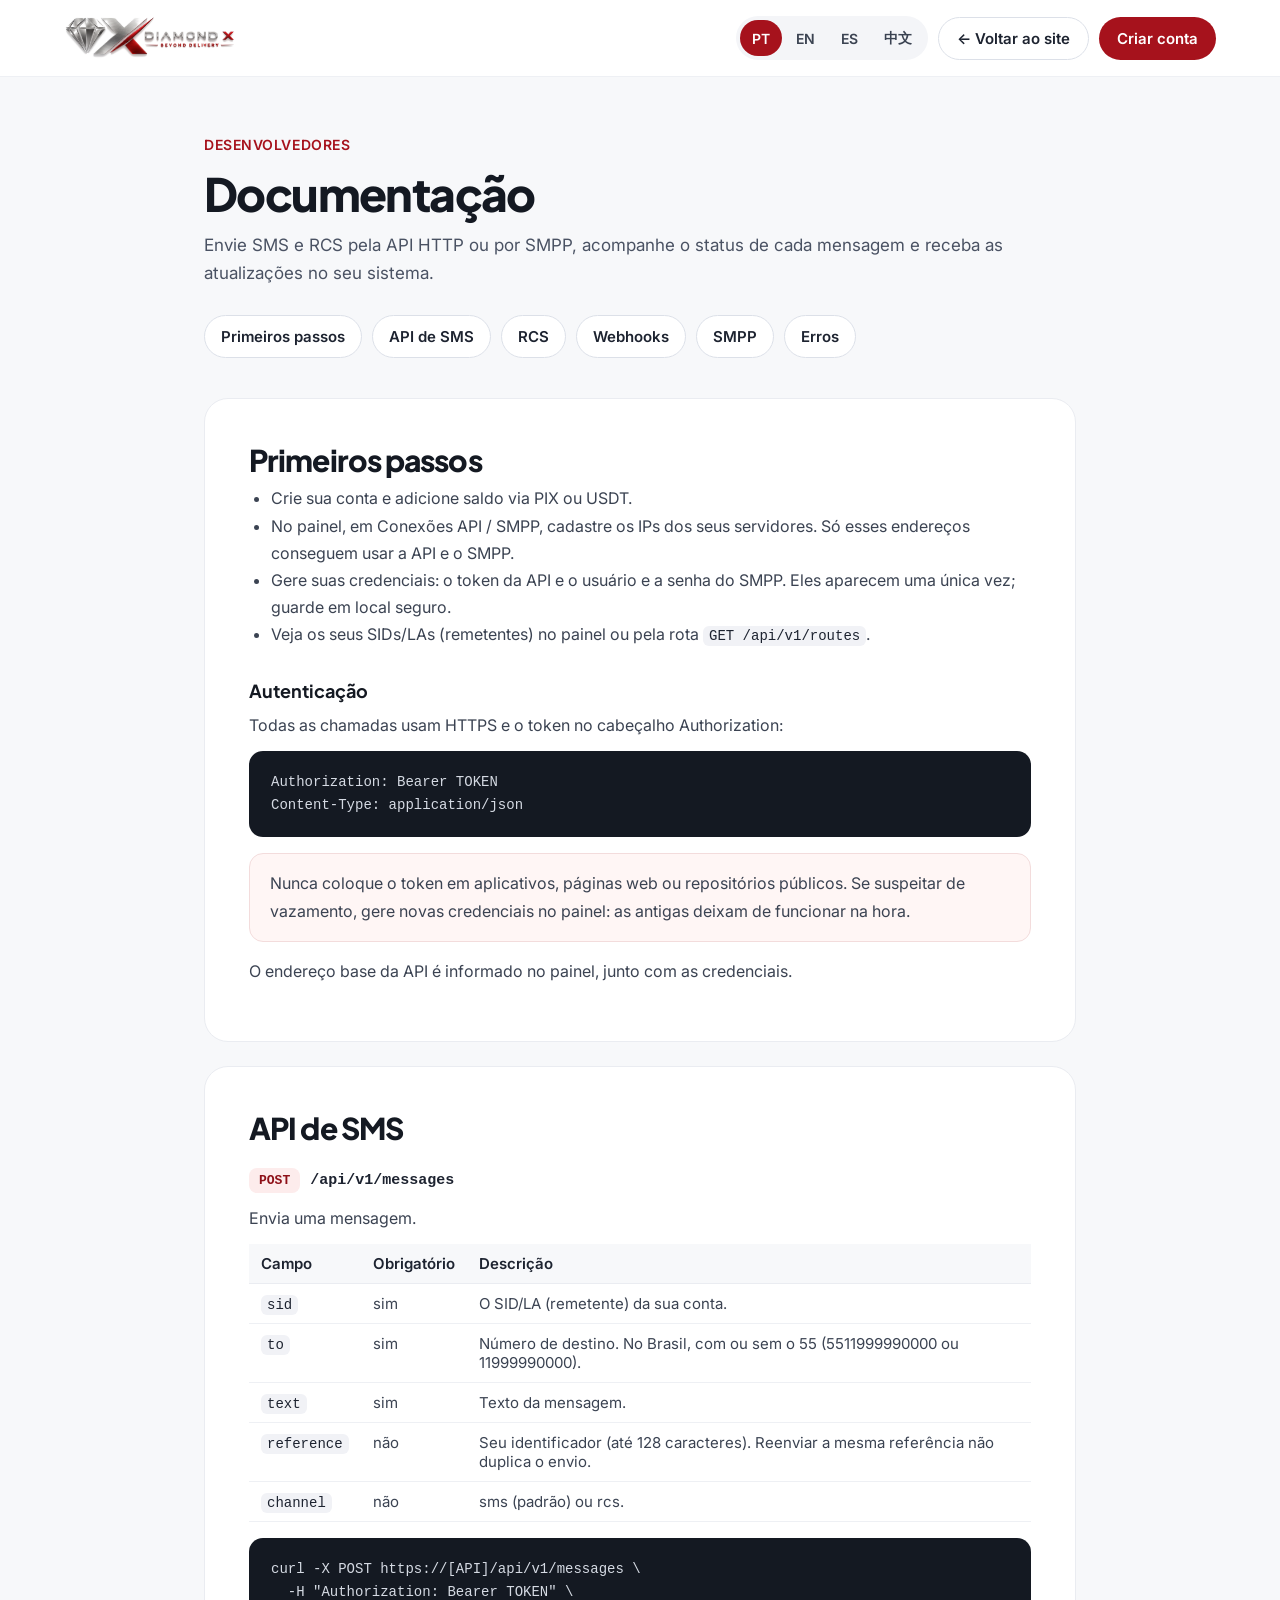
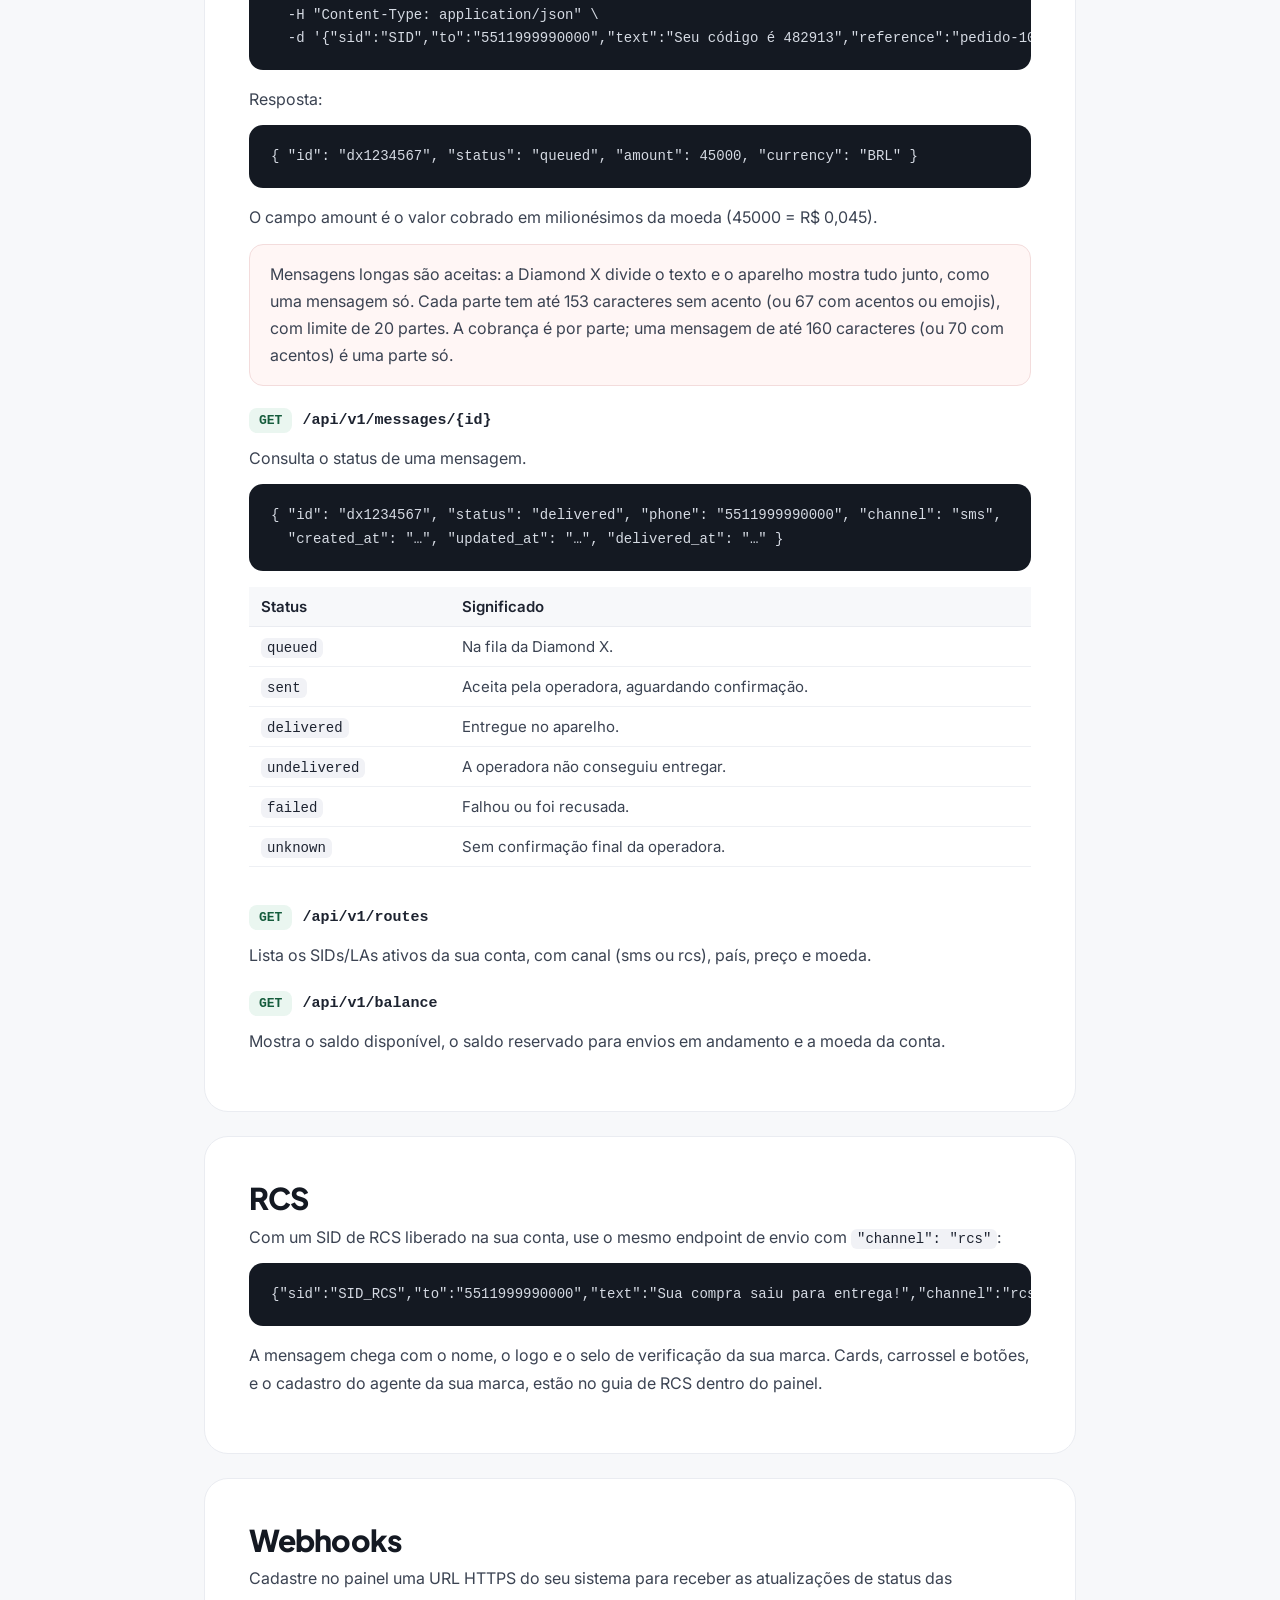
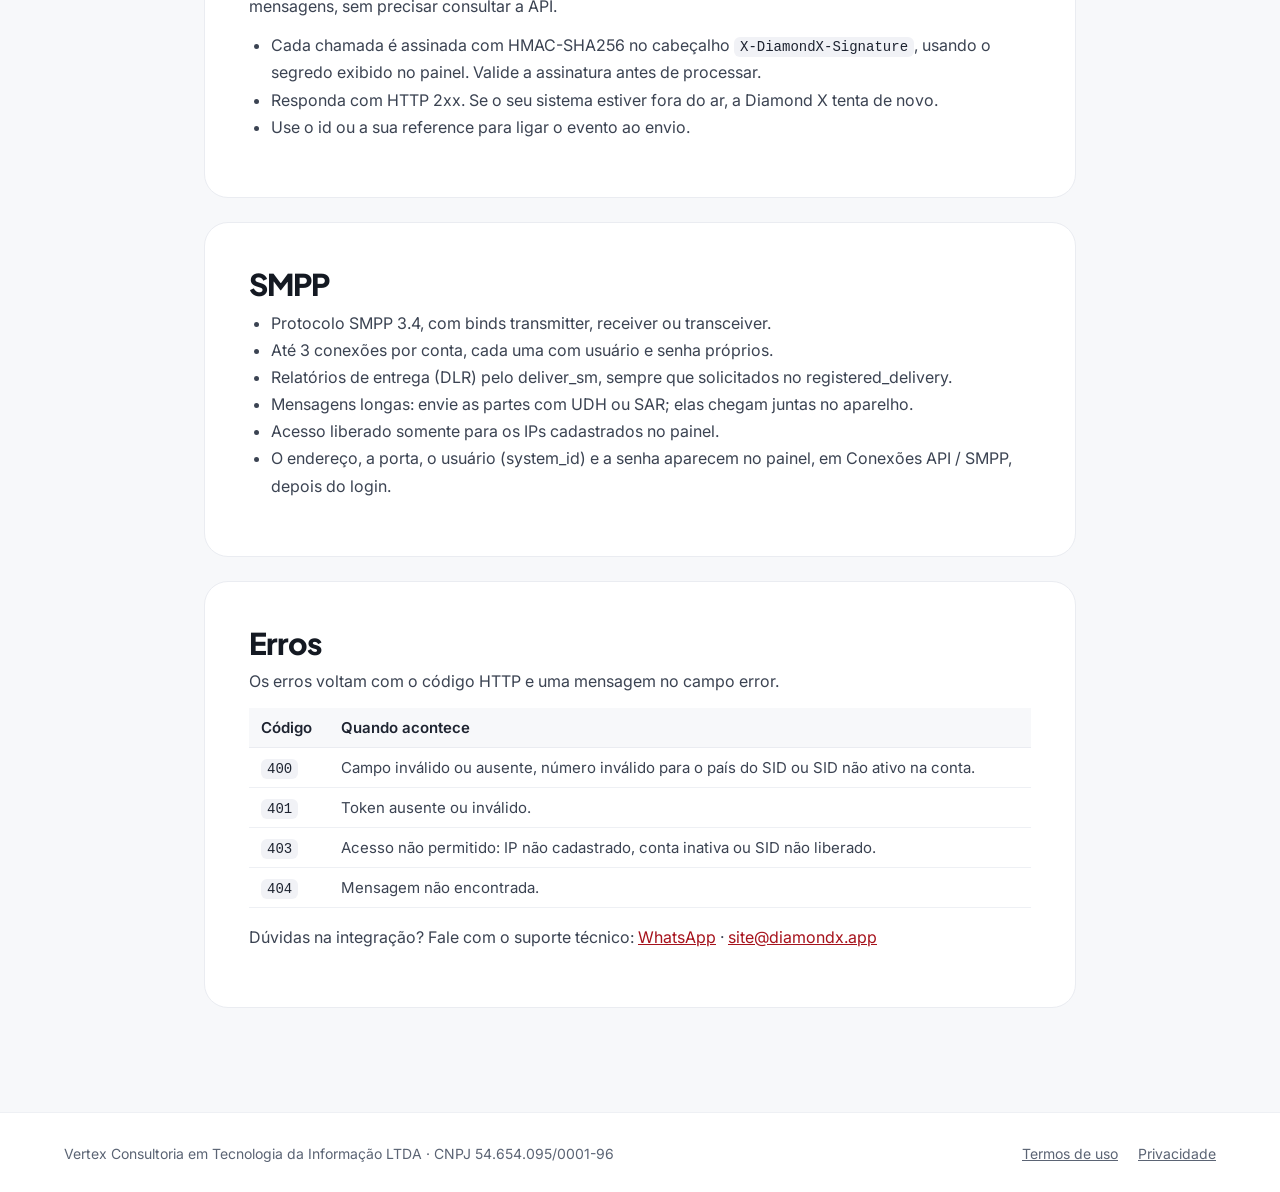
==== docs/index.html @ f8fbd2f7 "Novo site Diamond X: home, documentação e termos em PT/EN/ES/中文 Co-Authored-By: Claude Opus 5.5 <nor" ====
<!doctype html>
<html lang="pt-BR">
<head>
<meta charset="utf-8">
<meta name="viewport" content="width=device-width, initial-scale=1">
<title>Documentação da API — Diamond X</title>
<meta name="description" content="Como integrar SMS e RCS com a Diamond X: API REST, SMPP, status de entrega, webhooks e erros.">
<link rel="canonical" href="https://diamondx.app/docs/">
<link rel="alternate" hreflang="pt-BR" href="https://diamondx.app/docs/">
<link rel="alternate" hreflang="en" href="https://diamondx.app/en/docs/">
<link rel="alternate" hreflang="es" href="https://diamondx.app/es/docs/">
<link rel="alternate" hreflang="zh-CN" href="https://diamondx.app/zh/docs/">
<link rel="alternate" hreflang="x-default" href="https://diamondx.app/docs/">
<meta property="og:type" content="website">
<meta property="og:site_name" content="Diamond X">
<meta property="og:title" content="Documentação da API — Diamond X">
<meta property="og:description" content="Como integrar SMS e RCS com a Diamond X: API REST, SMPP, status de entrega, webhooks e erros.">
<meta property="og:url" content="https://diamondx.app/docs/">
<meta property="og:image" content="https://diamondx.app/assets/og-image.png">
<meta property="og:locale" content="pt_BR">
<meta name="twitter:card" content="summary_large_image">
<meta name="theme-color" content="#A6121C">
<link rel="icon" type="image/png" sizes="32x32" href="/assets/favicon-32.png">
<link rel="icon" type="image/png" sizes="192x192" href="/assets/favicon-192.png">
<link rel="apple-touch-icon" href="/assets/apple-touch-icon.png">
<link rel="preconnect" href="https://fonts.googleapis.com">
<link rel="preconnect" href="https://fonts.gstatic.com" crossorigin>
<link href="https://fonts.googleapis.com/css2?family=Plus+Jakarta+Sans:wght@500;600;700;800&amp;family=Inter:wght@400;500;600&amp;display=swap" rel="stylesheet">
<style>
body{margin:0}
a{color:#A6121C}a:hover{color:#7E0D15}
.dc h2{font-family:'Plus Jakarta Sans','PingFang SC',sans-serif;font-weight:800;font-size:30px;letter-spacing:-0.03em;line-height:1.15;margin:0 0 8px;color:#141922}
.dc h3{font-family:'Plus Jakarta Sans','PingFang SC',sans-serif;font-weight:700;font-size:18px;margin:30px 0 10px;color:#141922}
.dc p{margin:0 0 12px;font-size:16px;line-height:1.7;color:#3B4352}
.dc ul{margin:0 0 12px;padding-left:22px}
.dc li{font-size:16px;line-height:1.7;color:#3B4352}
.dc code{font-family:ui-monospace,Menlo,monospace;font-size:14px;background:#F1F2F6;padding:2px 6px;border-radius:6px;color:#1D2330}
.dc pre{margin:0 0 16px;background:#141922;color:#D5DAE3;border-radius:14px;padding:20px 22px;overflow-x:auto;font-family:ui-monospace,Menlo,monospace;font-size:14px;line-height:1.65}
.dc .sec{background:#FFFFFF;border:1px solid #EAECF1;border-radius:24px;padding:44px;margin-bottom:24px}
.dc .ep{display:flex;flex-wrap:wrap;align-items:center;gap:10px;margin:22px 0 12px}
.dc .m{font-family:ui-monospace,Menlo,monospace;font-size:13px;font-weight:700;padding:5px 10px;border-radius:8px}
.dc .post{background:#FDECEC;color:#8E1018}
.dc .get{background:#EAF6F0;color:#155C3C}
.dc .path{font-family:ui-monospace,Menlo,monospace;font-size:15px;font-weight:600;color:#1D2330}
.dc table{width:100%;border-collapse:collapse;margin:0 0 16px;font-size:15px}
.dc th{text-align:left;font-weight:600;color:#1D2330;background:#F7F8FA;padding:10px 12px;border-bottom:1px solid #EAECF1}
.dc td{padding:10px 12px;border-bottom:1px solid #EEF0F4;color:#3B4352;vertical-align:top}
.dc .note{background:#FFF6F5;border:1px solid #F3DCDC;border-radius:14px;padding:16px 20px;margin:0 0 16px}
.dc .tw{overflow-x:auto}
.dc .chip{font-size:15px;font-weight:600;text-decoration:none;color:#1D2330;background:#FFFFFF;border:1px solid #DCE0E8;padding:11px 16px;border-radius:999px}
</style>
<link rel="stylesheet" href="/assets/site.css">
</head>
<body>
<div style="font-family: Inter, 'PingFang SC', 'Microsoft YaHei', system-ui, sans-serif; color: #1D2330; background: #F7F8FA; min-height: 100vh">

<header style="border-bottom: 1px solid #EEF0F4; background: #FFFFFF">
<nav style="max-width: 1200px; margin: 0 auto; padding: 16px 24px; display: flex; flex-wrap: wrap; align-items: center; justify-content: space-between; gap: 16px">
<a href="/" style="display: flex; align-items: center; text-decoration: none">
<img src="/assets/diamondx-logo-600.png" alt="Diamond X — Beyond delivery" style="height: 44px; width: auto; display: block">
</a>
<div style="display: flex; flex-wrap: wrap; align-items: center; gap: 10px">
<div role="group" aria-label="Idioma / Language" style="display: flex; align-items: center; gap: 2px; background: #F4F5F8; border-radius: 999px; padding: 4px">

<a href="/docs/" hreflang="pt" lang="pt" aria-current="page" class="dx-lang-pill" style="font: inherit; font-size: 14px; font-weight: 600; border: 0; text-decoration: none; display: inline-flex; align-items: center; border-radius: 999px; padding: 8px 12px; min-height: 36px; cursor: pointer; background: #A6121C; color: #FFFFFF;">PT</a>

<a href="/en/docs/" hreflang="en" lang="en"  class="dx-lang-pill" style="font: inherit; font-size: 14px; font-weight: 600; border: 0; text-decoration: none; display: inline-flex; align-items: center; border-radius: 999px; padding: 8px 12px; min-height: 36px; cursor: pointer; background: transparent; color: #3B4352;">EN</a>

<a href="/es/docs/" hreflang="es" lang="es"  class="dx-lang-pill" style="font: inherit; font-size: 14px; font-weight: 600; border: 0; text-decoration: none; display: inline-flex; align-items: center; border-radius: 999px; padding: 8px 12px; min-height: 36px; cursor: pointer; background: transparent; color: #3B4352;">ES</a>

<a href="/zh/docs/" hreflang="zh" lang="zh"  class="dx-lang-pill" style="font: inherit; font-size: 14px; font-weight: 600; border: 0; text-decoration: none; display: inline-flex; align-items: center; border-radius: 999px; padding: 8px 12px; min-height: 36px; cursor: pointer; background: transparent; color: #3B4352;">中文</a>

</div>
<a href="/" style="font-size: 15px; font-weight: 600; color: #1D2330; text-decoration: none; padding: 11px 18px; border: 1px solid #DCE0E8; border-radius: 999px">← Voltar ao site</a>
<a href="https://novo.diamondx.app/criar-conta" style="font-size: 15px; font-weight: 600; color: #FFFFFF; background: #A6121C; text-decoration: none; padding: 12px 18px; border-radius: 999px">Criar conta</a>
</div>
</nav>
</header>

<div class="dc" style="max-width: 920px; margin: 0 auto; padding: 56px 24px 80px">
<p style="margin: 0; font-size: 14px; font-weight: 600; color: #A6121C; letter-spacing: 0.04em; text-transform: uppercase">Desenvolvedores</p>
<h1 style="margin: 12px 0 0; font-family: 'Plus Jakarta Sans', 'PingFang SC', sans-serif; font-weight: 800; font-size: 46px; letter-spacing: -0.035em; line-height: 1.08; color: #141922">Documentação</h1>
<p style="margin: 14px 0 0; font-size: 17px; line-height: 1.6; color: #4A5263">Envie SMS e RCS pela API HTTP ou por SMPP, acompanhe o status de cada mensagem e receba as atualizações no seu sistema.</p>
<div style="margin: 28px 0 40px; display: flex; flex-wrap: wrap; gap: 10px">
<a href="#inicio" class="chip">Primeiros passos</a>
<a href="#api" class="chip">API de SMS</a>
<a href="#rcs" class="chip">RCS</a>
<a href="#webhooks" class="chip">Webhooks</a>
<a href="#smpp" class="chip">SMPP</a>
<a href="#erros" class="chip">Erros</a>
</div>

<section id="inicio" class="sec">
<h2>Primeiros passos</h2>
<ul>
<li>Crie sua conta e adicione saldo via PIX ou USDT.</li>
<li>No painel, em Conexões API / SMPP, cadastre os IPs dos seus servidores. Só esses endereços conseguem usar a API e o SMPP.</li>
<li>Gere suas credenciais: o token da API e o usuário e a senha do SMPP. Eles aparecem uma única vez; guarde em local seguro.</li>
<li>Veja os seus SIDs/LAs (remetentes) no painel ou pela rota <code>GET /api/v1/routes</code>.</li>
</ul>
<h3>Autenticação</h3>
<p>Todas as chamadas usam HTTPS e o token no cabeçalho Authorization:</p>
<pre>Authorization: Bearer TOKEN
Content-Type: application/json</pre>
<div class="note"><p style="margin: 0">Nunca coloque o token em aplicativos, páginas web ou repositórios públicos. Se suspeitar de vazamento, gere novas credenciais no painel: as antigas deixam de funcionar na hora.</p></div>
<p>O endereço base da API é informado no painel, junto com as credenciais.</p>
</section>

<section id="api" class="sec">
<h2>API de SMS</h2>

<div class="ep"><span class="m post">POST</span><span class="path">/api/v1/messages</span></div>
<p>Envia uma mensagem.</p>
<div class="tw"><table>
<tr><th>Campo</th><th>Obrigatório</th><th>Descrição</th></tr>
<tr><td><code>sid</code></td><td>sim</td><td>O SID/LA (remetente) da sua conta.</td></tr>
<tr><td><code>to</code></td><td>sim</td><td>Número de destino. No Brasil, com ou sem o 55 (5511999990000 ou 11999990000).</td></tr>
<tr><td><code>text</code></td><td>sim</td><td>Texto da mensagem.</td></tr>
<tr><td><code>reference</code></td><td>não</td><td>Seu identificador (até 128 caracteres). Reenviar a mesma referência não duplica o envio.</td></tr>
<tr><td><code>channel</code></td><td>não</td><td>sms (padrão) ou rcs.</td></tr>
</table></div>
<pre>curl -X POST https://[API]/api/v1/messages \
  -H "Authorization: Bearer TOKEN" \
  -H "Content-Type: application/json" \
  -d '{"sid":"SID","to":"5511999990000","text":"Seu código é 482913","reference":"pedido-1001"}'</pre>
<p>Resposta:</p>
<pre>{ "id": "dx1234567", "status": "queued", "amount": 45000, "currency": "BRL" }</pre>
<p>O campo amount é o valor cobrado em milionésimos da moeda (45000 = R$ 0,045).</p>
<div class="note"><p style="margin: 0">Mensagens longas são aceitas: a Diamond X divide o texto e o aparelho mostra tudo junto, como uma mensagem só. Cada parte tem até 153 caracteres sem acento (ou 67 com acentos ou emojis), com limite de 20 partes. A cobrança é por parte; uma mensagem de até 160 caracteres (ou 70 com acentos) é uma parte só.</p></div>

<div class="ep"><span class="m get">GET</span><span class="path">/api/v1/messages/{id}</span></div>
<p>Consulta o status de uma mensagem.</p>
<pre>{ "id": "dx1234567", "status": "delivered", "phone": "5511999990000", "channel": "sms",
  "created_at": "…", "updated_at": "…", "delivered_at": "…" }</pre>
<div class="tw"><table>
<tr><th>Status</th><th>Significado</th></tr>
<tr><td><code>queued</code></td><td>Na fila da Diamond X.</td></tr>
<tr><td><code>sent</code></td><td>Aceita pela operadora, aguardando confirmação.</td></tr>
<tr><td><code>delivered</code></td><td>Entregue no aparelho.</td></tr>
<tr><td><code>undelivered</code></td><td>A operadora não conseguiu entregar.</td></tr>
<tr><td><code>failed</code></td><td>Falhou ou foi recusada.</td></tr>
<tr><td><code>unknown</code></td><td>Sem confirmação final da operadora.</td></tr>
</table></div>

<div class="ep"><span class="m get">GET</span><span class="path">/api/v1/routes</span></div>
<p>Lista os SIDs/LAs ativos da sua conta, com canal (sms ou rcs), país, preço e moeda.</p>

<div class="ep"><span class="m get">GET</span><span class="path">/api/v1/balance</span></div>
<p>Mostra o saldo disponível, o saldo reservado para envios em andamento e a moeda da conta.</p>
</section>

<section id="rcs" class="sec">
<h2>RCS</h2>
<p>Com um SID de RCS liberado na sua conta, use o mesmo endpoint de envio com <code>"channel": "rcs"</code>:</p>
<pre>{"sid":"SID_RCS","to":"5511999990000","text":"Sua compra saiu para entrega!","channel":"rcs"}</pre>
<p>A mensagem chega com o nome, o logo e o selo de verificação da sua marca. Cards, carrossel e botões, e o cadastro do agente da sua marca, estão no guia de RCS dentro do painel.</p>
</section>

<section id="webhooks" class="sec">
<h2>Webhooks</h2>
<p>Cadastre no painel uma URL HTTPS do seu sistema para receber as atualizações de status das mensagens, sem precisar consultar a API.</p>
<ul>
<li>Cada chamada é assinada com HMAC-SHA256 no cabeçalho <code>X-DiamondX-Signature</code>, usando o segredo exibido no painel. Valide a assinatura antes de processar.</li>
<li>Responda com HTTP 2xx. Se o seu sistema estiver fora do ar, a Diamond X tenta de novo.</li>
<li>Use o id ou a sua reference para ligar o evento ao envio.</li>
</ul>
</section>

<section id="smpp" class="sec">
<h2>SMPP</h2>
<ul>
<li>Protocolo SMPP 3.4, com binds transmitter, receiver ou transceiver.</li>
<li>Até 3 conexões por conta, cada uma com usuário e senha próprios.</li>
<li>Relatórios de entrega (DLR) pelo deliver_sm, sempre que solicitados no registered_delivery.</li>
<li>Mensagens longas: envie as partes com UDH ou SAR; elas chegam juntas no aparelho.</li>
<li>Acesso liberado somente para os IPs cadastrados no painel.</li>
<li>O endereço, a porta, o usuário (system_id) e a senha aparecem no painel, em Conexões API / SMPP, depois do login.</li>
</ul>
</section>

<section id="erros" class="sec">
<h2>Erros</h2>
<p>Os erros voltam com o código HTTP e uma mensagem no campo error.</p>
<div class="tw"><table>
<tr><th>Código</th><th>Quando acontece</th></tr>
<tr><td><code>400</code></td><td>Campo inválido ou ausente, número inválido para o país do SID ou SID não ativo na conta.</td></tr>
<tr><td><code>401</code></td><td>Token ausente ou inválido.</td></tr>
<tr><td><code>403</code></td><td>Acesso não permitido: IP não cadastrado, conta inativa ou SID não liberado.</td></tr>
<tr><td><code>404</code></td><td>Mensagem não encontrada.</td></tr>
</table></div>
<p>Dúvidas na integração? Fale com o suporte técnico: <a href="https://wa.me/5548991998188">WhatsApp</a> · <a href="mailto:site@diamondx.app">site@diamondx.app</a></p>
</section>
</div>

<footer style="border-top: 1px solid #EEF0F4; background: #FFFFFF">
<div style="max-width: 1200px; margin: 0 auto; padding: 32px 24px; display: flex; flex-wrap: wrap; justify-content: space-between; gap: 16px; font-size: 14px; color: #5B6474">
<p style="margin: 0">Vertex Consultoria em Tecnologia da Informação LTDA · CNPJ 54.654.095/0001-96</p>
<div style="display: flex; flex-wrap: wrap; gap: 20px"><a href="/termos/#termos" style="color: #5B6474">Termos de uso</a><a href="/termos/#privacidade" style="color: #5B6474">Privacidade</a></div>
</div>
</footer>
</div>
<script src="/assets/site.js" defer></script>
</body>
</html>
---- assets/site.css ----
/* Base + responsive overrides for the Diamond X site (design uses inline styles, so mobile rules need !important) */
html{scroll-behavior:smooth;-webkit-text-size-adjust:100%}
body{margin:0;background:#FFFFFF}
*,*::before,*::after{box-sizing:border-box}
img{max-width:100%;height:auto}
section[id],[id]{scroll-margin-top:16px}
a.dx-lang-pill:focus-visible,a:focus-visible,button:focus-visible{outline:2px solid #A6121C;outline-offset:2px}
pre{max-width:100%;overflow-x:auto}
/* keep the header on one line on laptops */
@media (min-width: 1181px){
  header nav{flex-wrap:nowrap!important;gap:12px 24px!important}
  .dx-navlinks{flex-wrap:nowrap!important;gap:8px 20px!important;font-size:14.5px!important;flex:1 1 auto;white-space:nowrap}
  header nav > div:last-child{flex-wrap:nowrap!important;white-space:nowrap}
}
@media (max-width: 1280px) and (min-width: 1181px){
  .dx-navlinks a[href="#como-funciona"],.dx-navlinks a[href="#contato"]{display:none}
}
@media (max-width: 1180px){
  .dx-navlinks{display:none!important}
}
@media (max-width: 640px){
  header nav{padding:12px 16px!important;justify-content:space-between}
  header nav img{height:36px!important}
  header nav a[style*="padding: 1"]{padding:9px 14px!important;font-size:14px!important}
  h1{font-size:38px!important;line-height:1.1!important}
  h2{font-size:30px!important}
  section > div,section{padding-left:16px!important;padding-right:16px!important}
  #topo > div{padding-top:48px!important;padding-bottom:48px!important;gap:36px!important}
  #canais,#voz,#como-funciona,#cobertura{padding-top:56px!important}
  #rcs > div,#desenvolvedores > div{padding-top:56px!important;padding-bottom:56px!important;gap:40px!important}
  #contato > div{padding:40px 24px!important}
  #rcs [role=img]{width:100%!important;max-width:320px}
  #topo [style*="grid-template-columns: repeat(3"] p:last-child{font-size:20px!important}
  footer > div{padding-left:16px!important;padding-right:16px!important}
  table{display:block;overflow-x:auto}
}
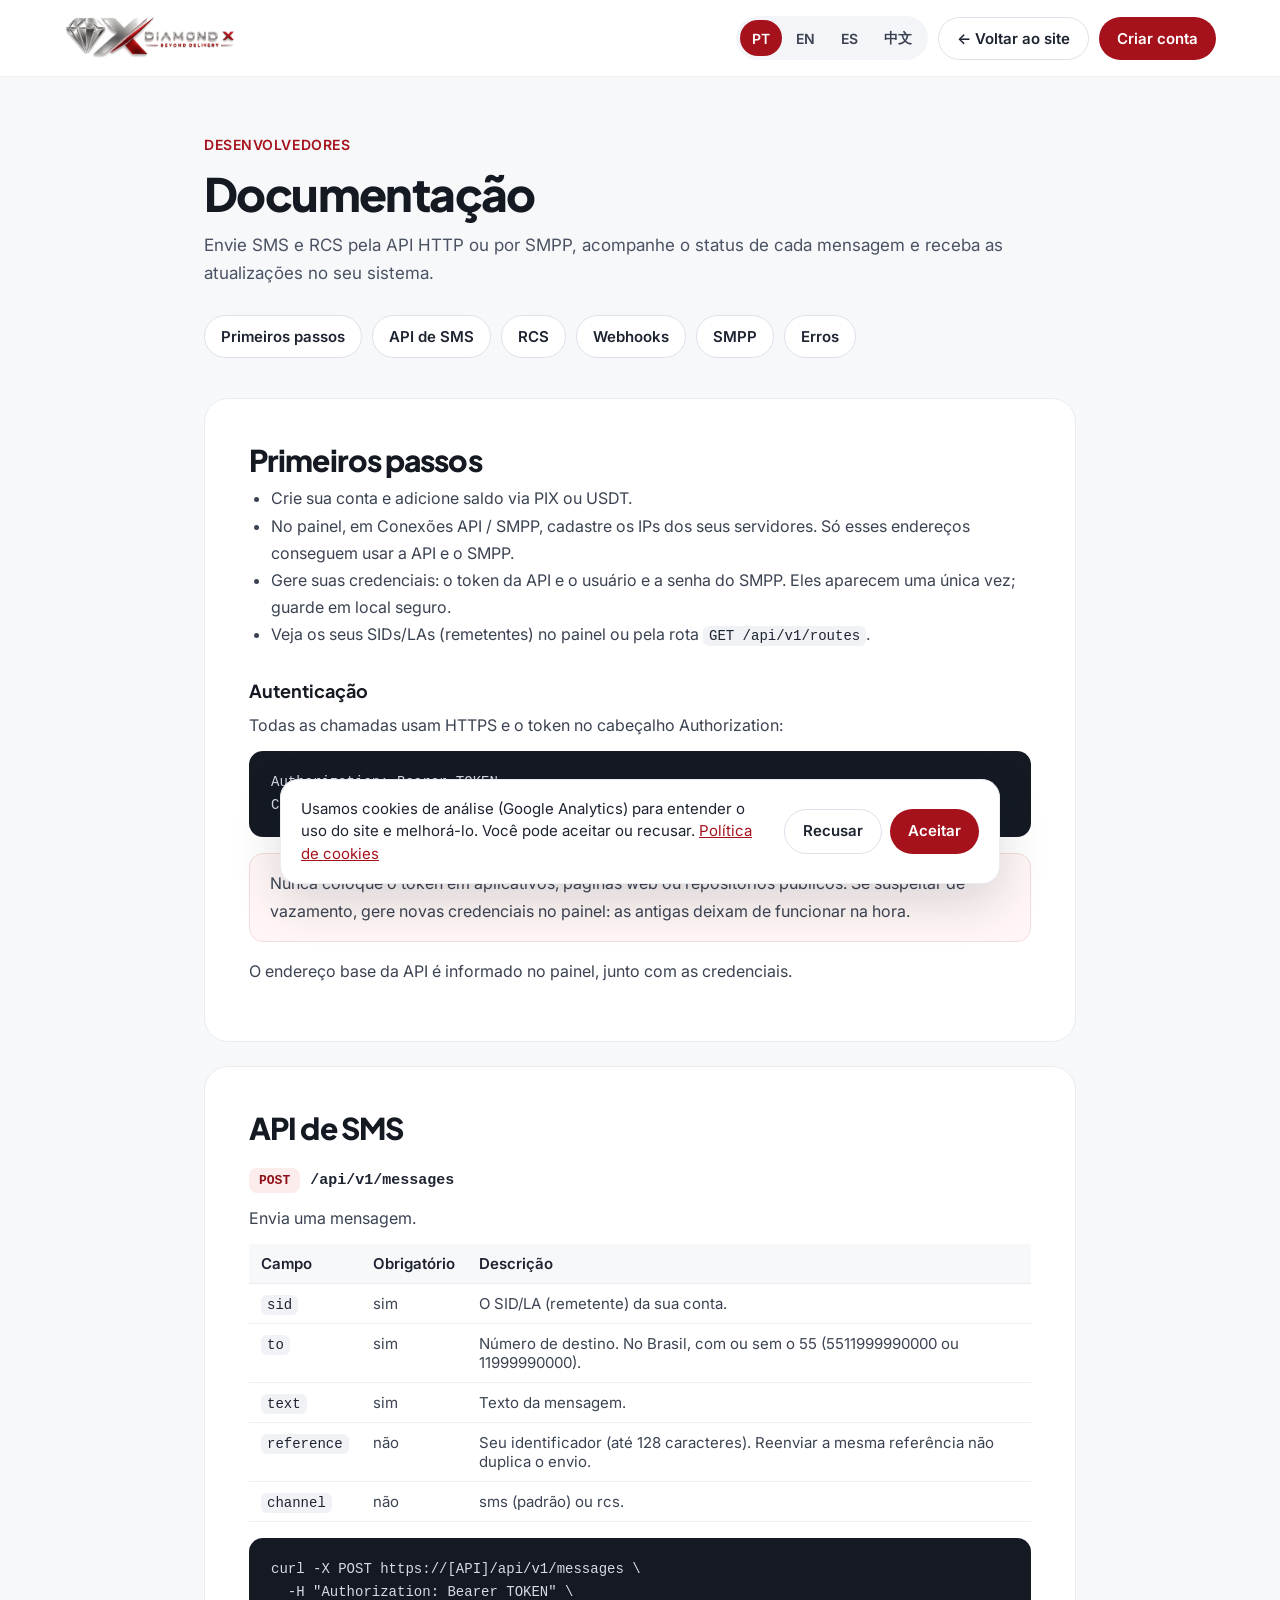
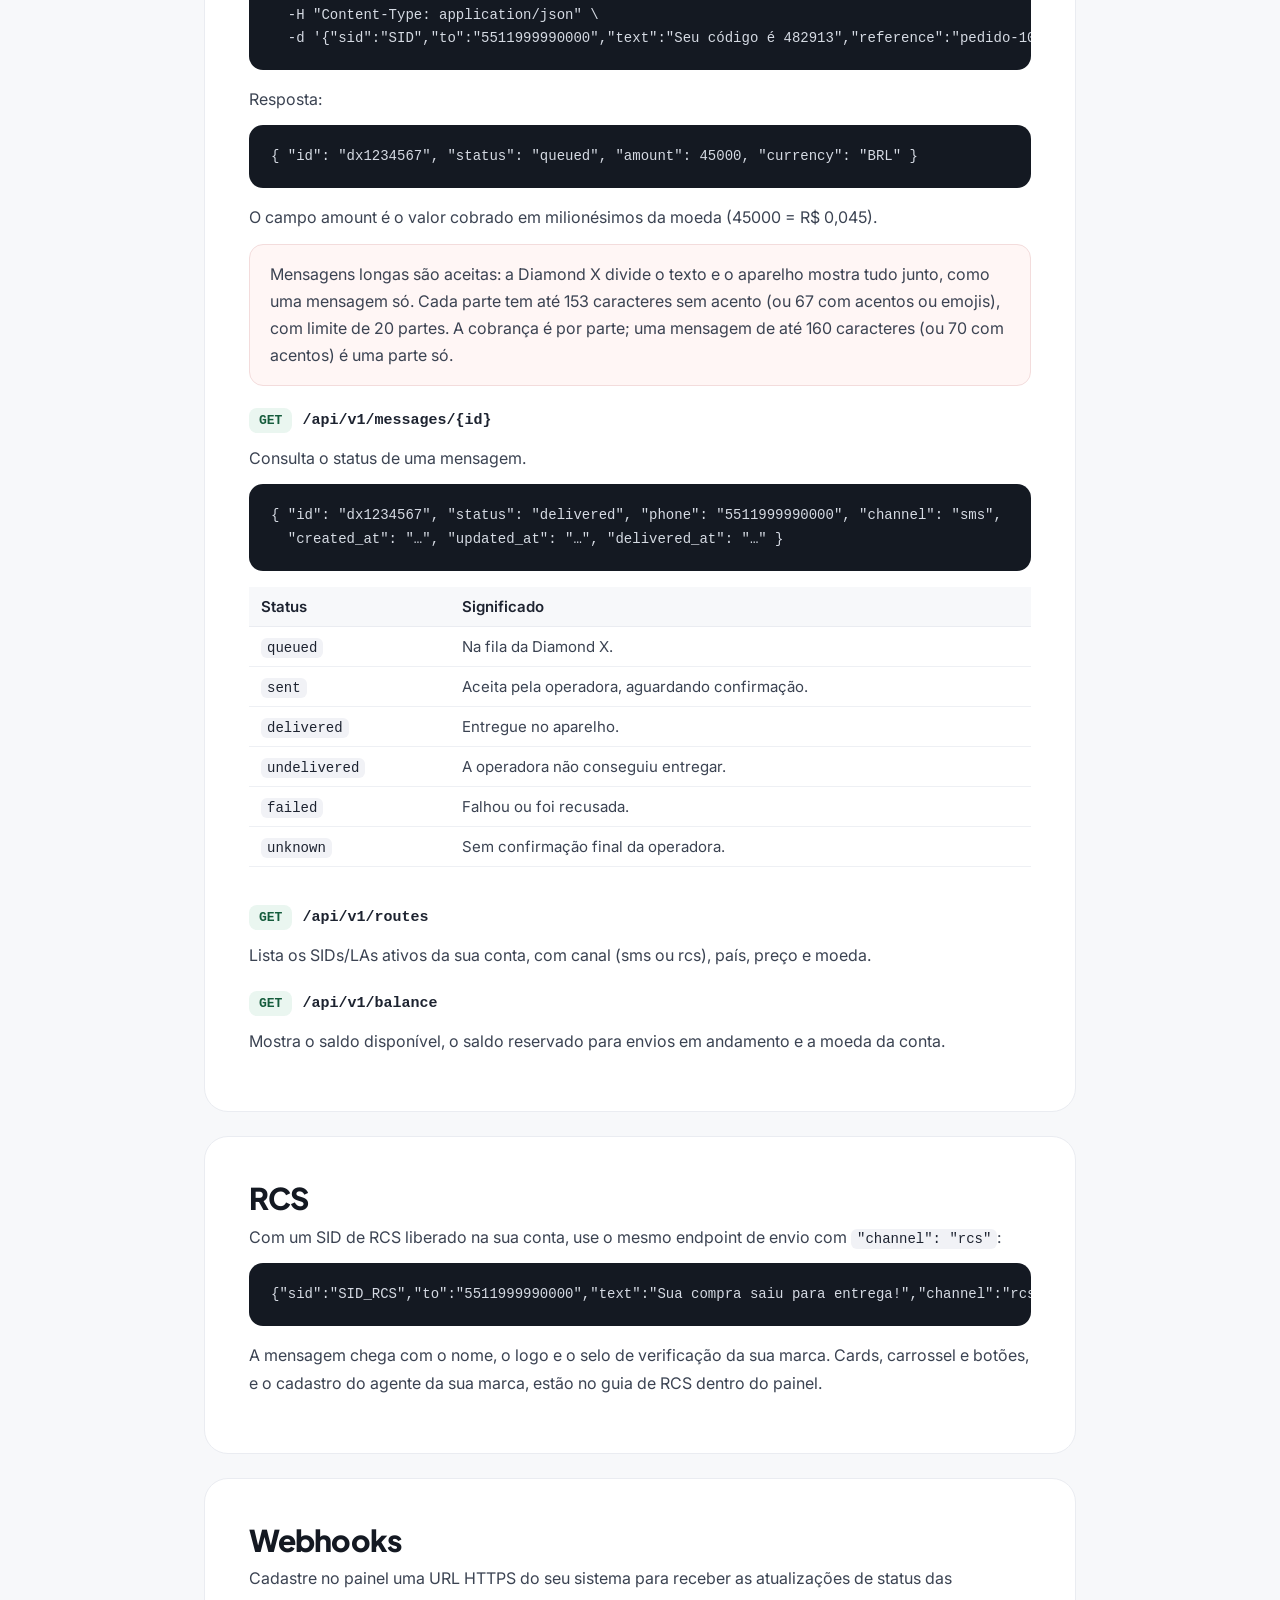
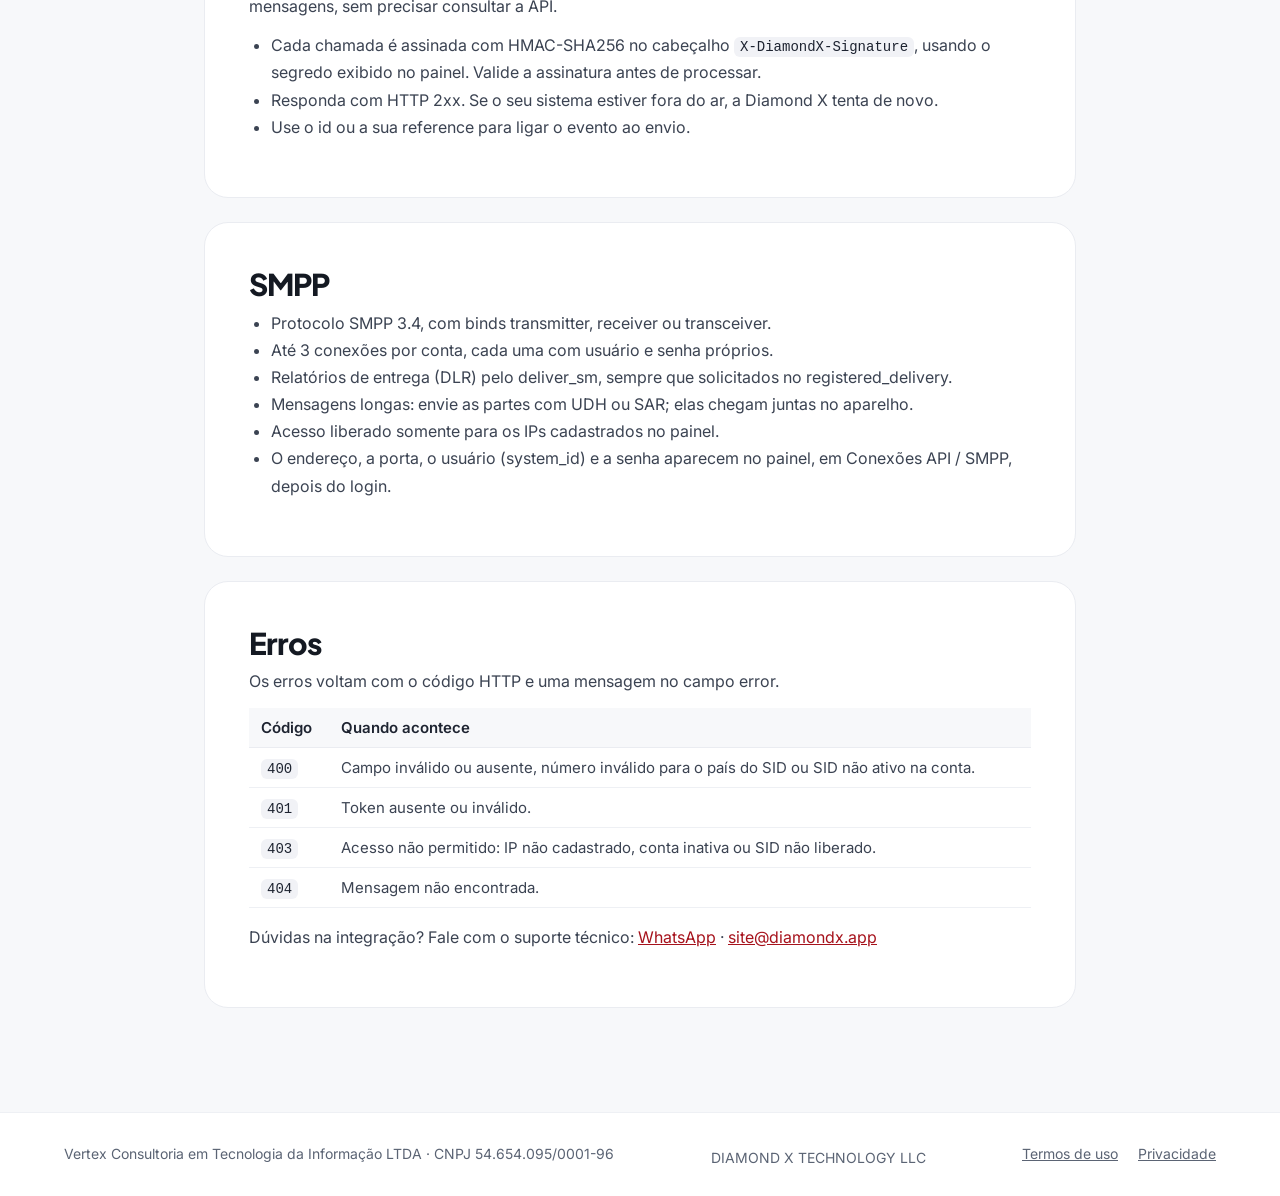
==== commit e9fc5b6e: "Rodapé: adiciona DIAMOND X TECHNOLOGY LLC abaixo do CNPJ (PT, EN, ES, ZH) Co-Authored-By: Claude Hai" ====
--- a/docs/index.html
+++ b/docs/index.html
@@ -195,6 +195,7 @@
 <footer style="border-top: 1px solid #EEF0F4; background: #FFFFFF">
 <div style="max-width: 1200px; margin: 0 auto; padding: 32px 24px; display: flex; flex-wrap: wrap; justify-content: space-between; gap: 16px; font-size: 14px; color: #5B6474">
 <p style="margin: 0">Vertex Consultoria em Tecnologia da Informação LTDA · CNPJ 54.654.095/0001-96</p>
+<p style="margin: 4px 0 0">DIAMOND X TECHNOLOGY LLC</p>
 <div style="display: flex; flex-wrap: wrap; gap: 20px"><a href="/termos/#termos" style="color: #5B6474">Termos de uso</a><a href="/termos/#privacidade" style="color: #5B6474">Privacidade</a></div>
 </div>
 </footer>
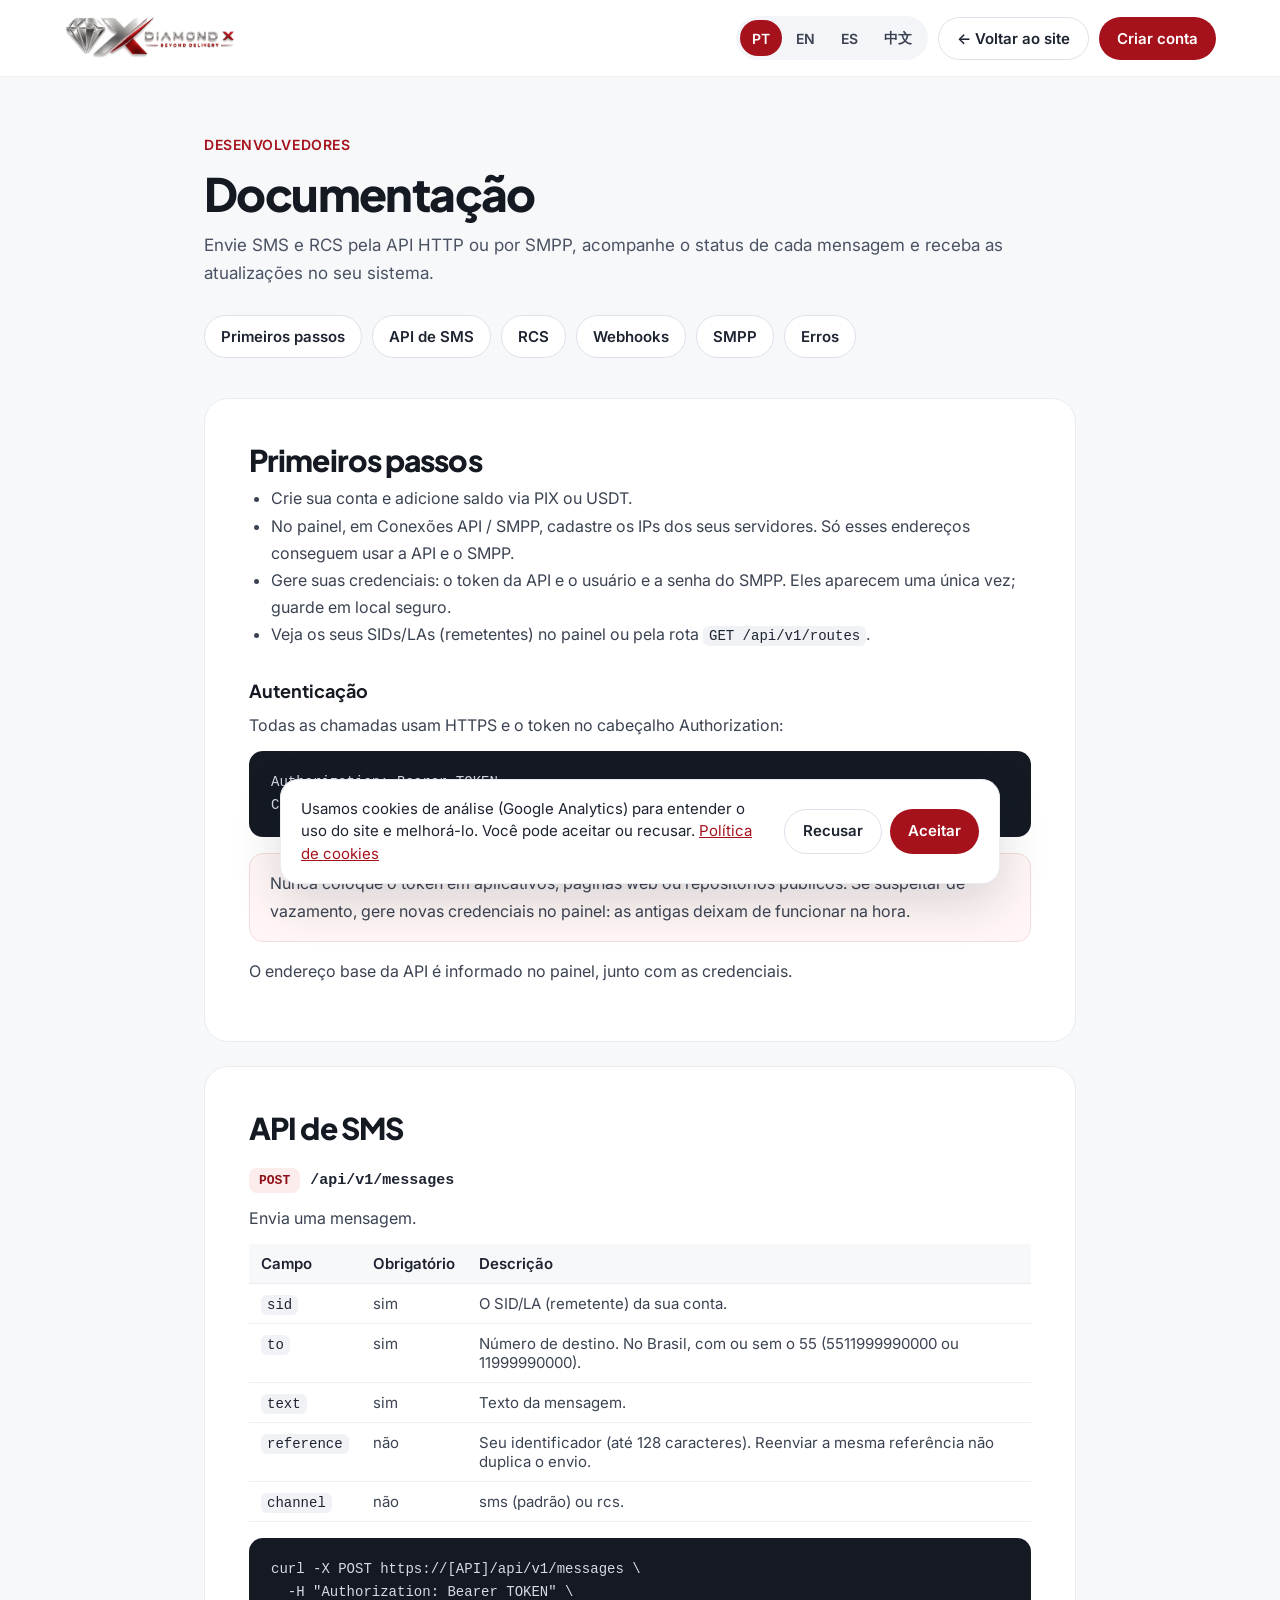
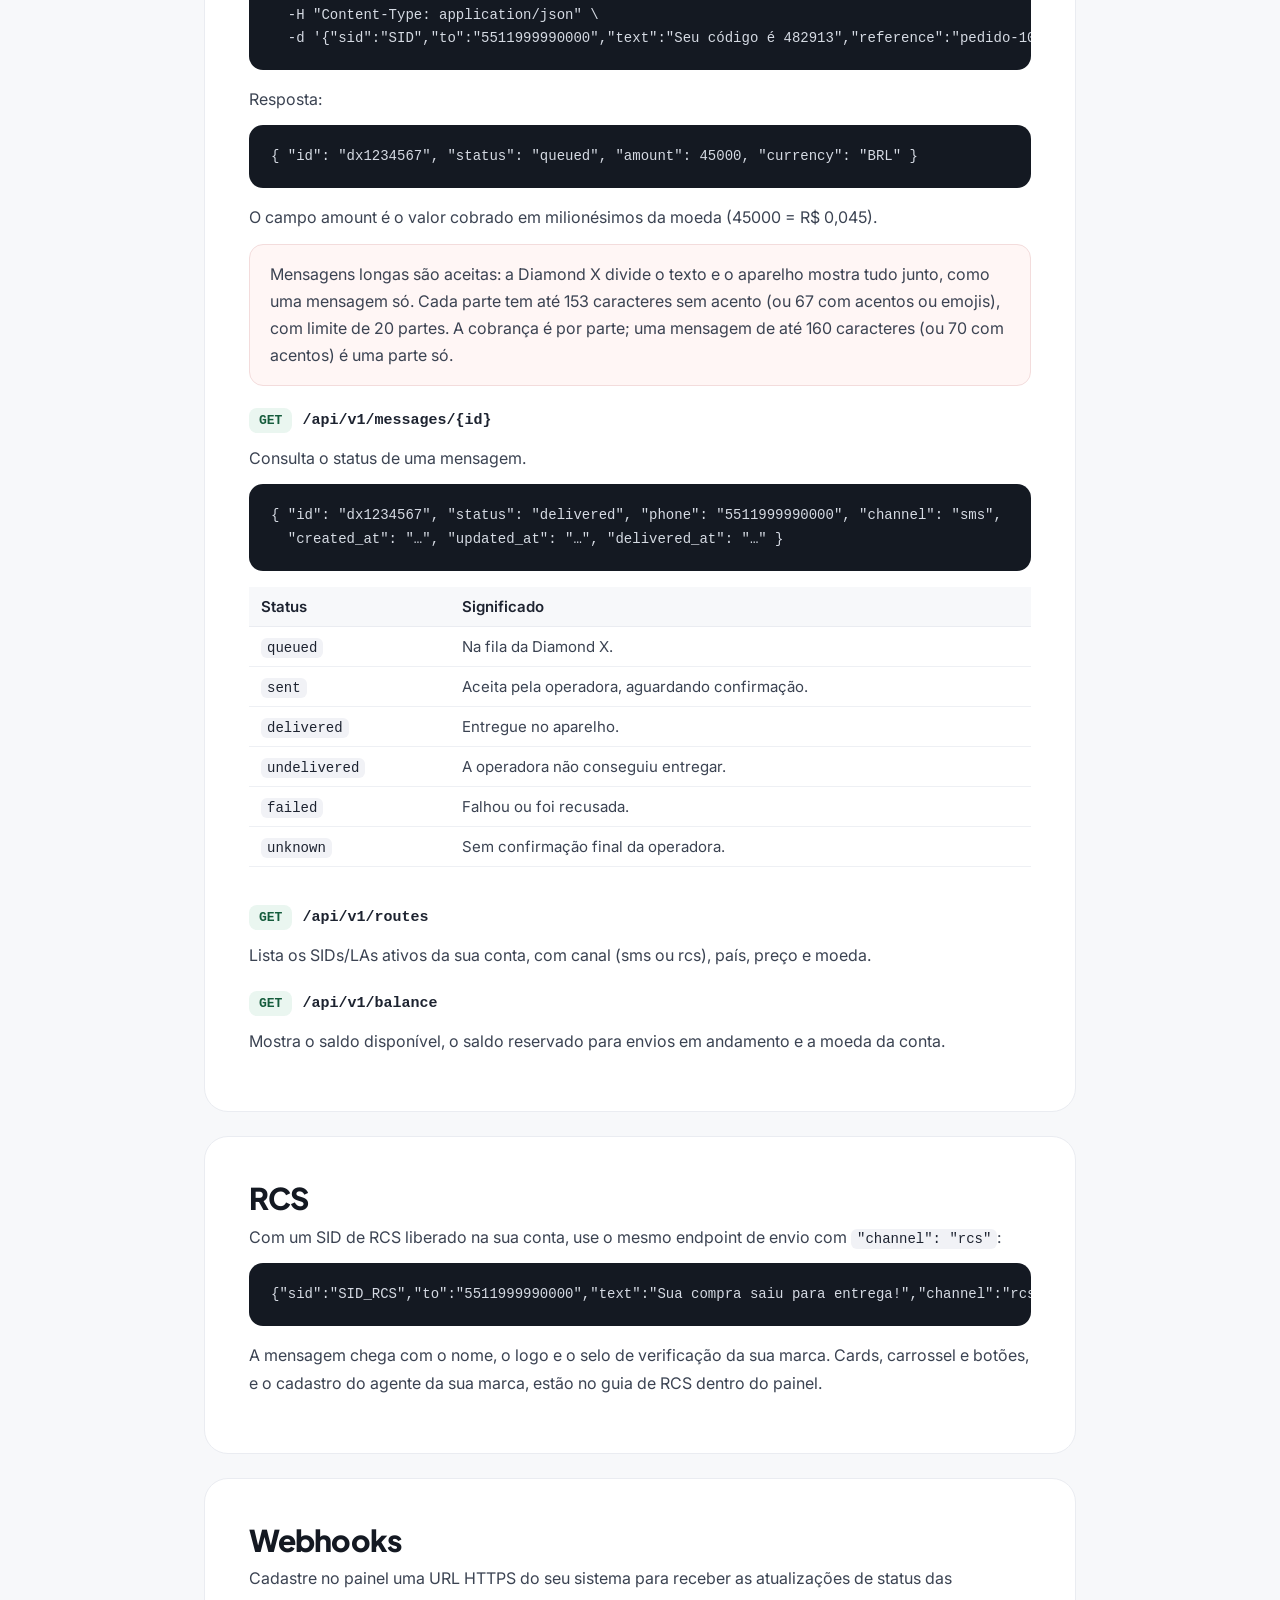
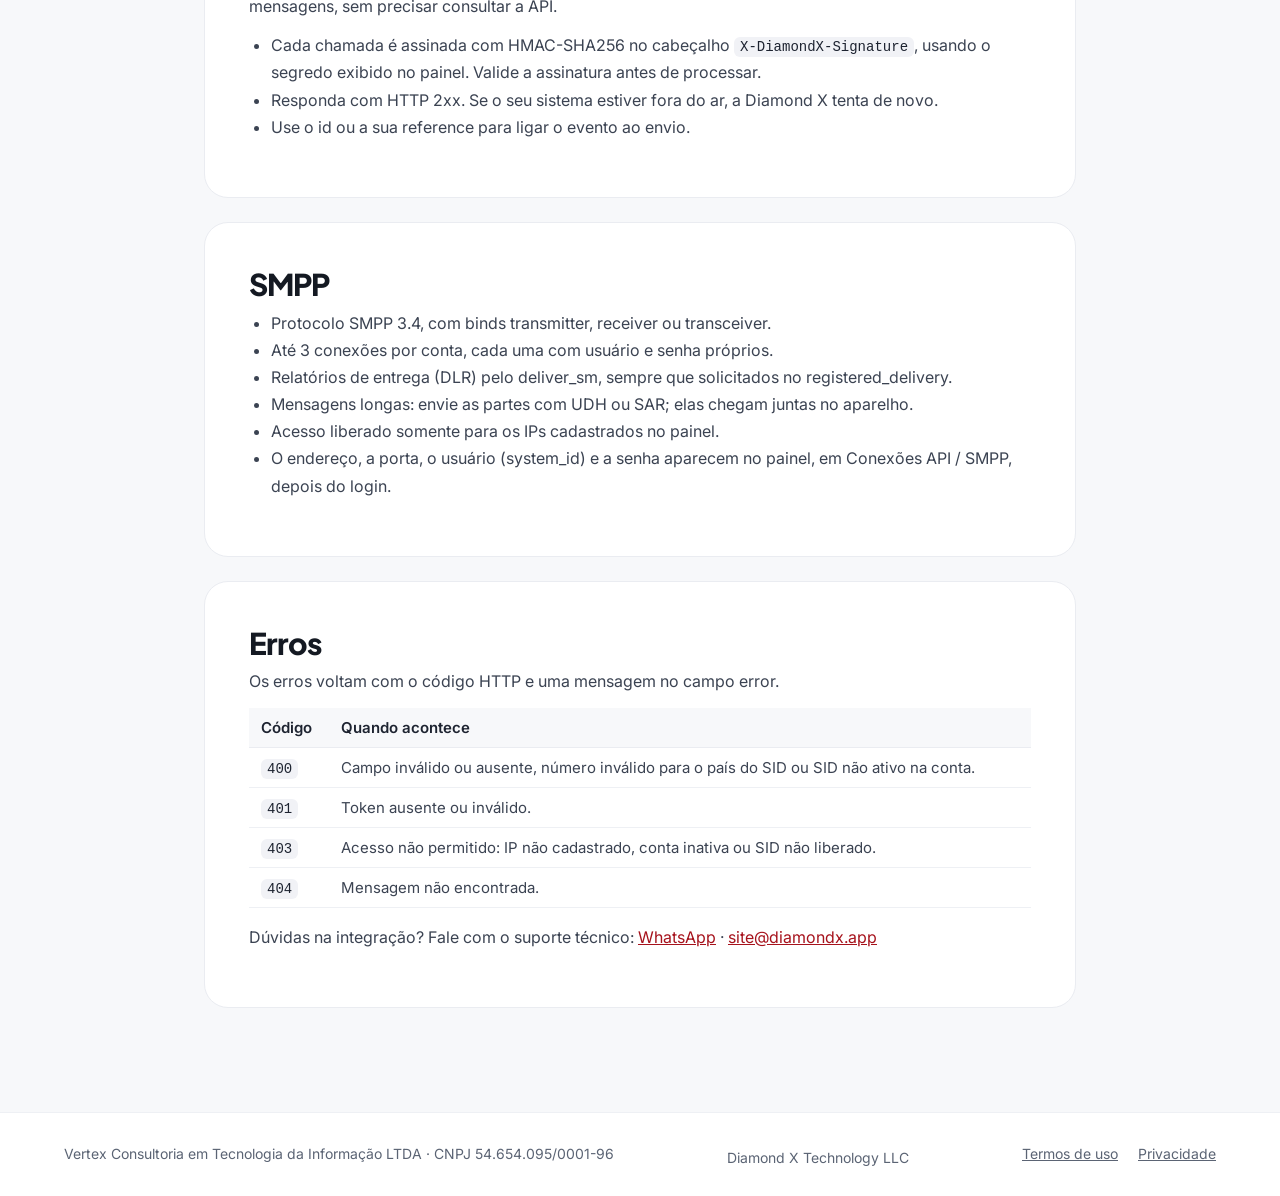
==== commit 9fba9b9c: "Rodapé: ajusta grafia para Diamond X Technology LLC (PT, EN, ES, ZH) Co-Authored-By: Claude Haiku 5." ====
--- a/docs/index.html
+++ b/docs/index.html
@@ -195,7 +195,7 @@
 <footer style="border-top: 1px solid #EEF0F4; background: #FFFFFF">
 <div style="max-width: 1200px; margin: 0 auto; padding: 32px 24px; display: flex; flex-wrap: wrap; justify-content: space-between; gap: 16px; font-size: 14px; color: #5B6474">
 <p style="margin: 0">Vertex Consultoria em Tecnologia da Informação LTDA · CNPJ 54.654.095/0001-96</p>
-<p style="margin: 4px 0 0">DIAMOND X TECHNOLOGY LLC</p>
+<p style="margin: 4px 0 0">Diamond X Technology LLC</p>
 <div style="display: flex; flex-wrap: wrap; gap: 20px"><a href="/termos/#termos" style="color: #5B6474">Termos de uso</a><a href="/termos/#privacidade" style="color: #5B6474">Privacidade</a></div>
 </div>
 </footer>
